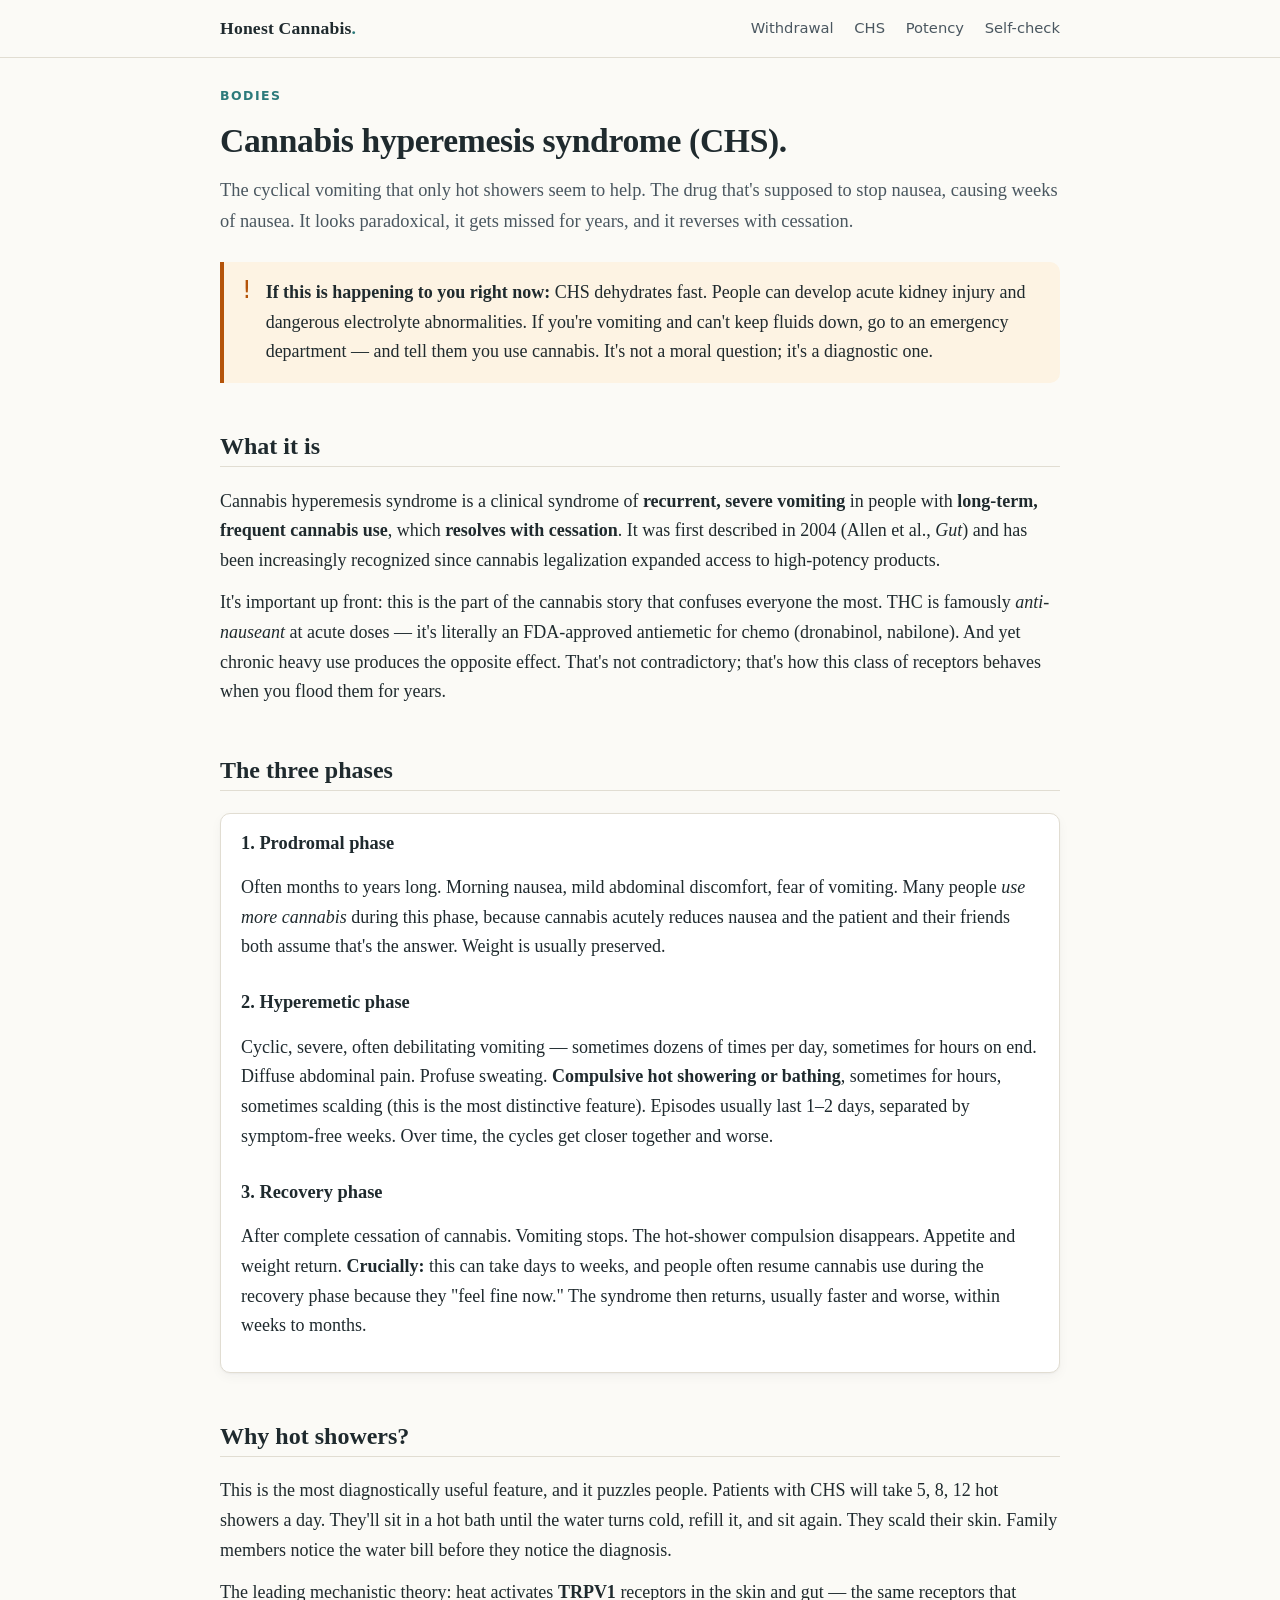
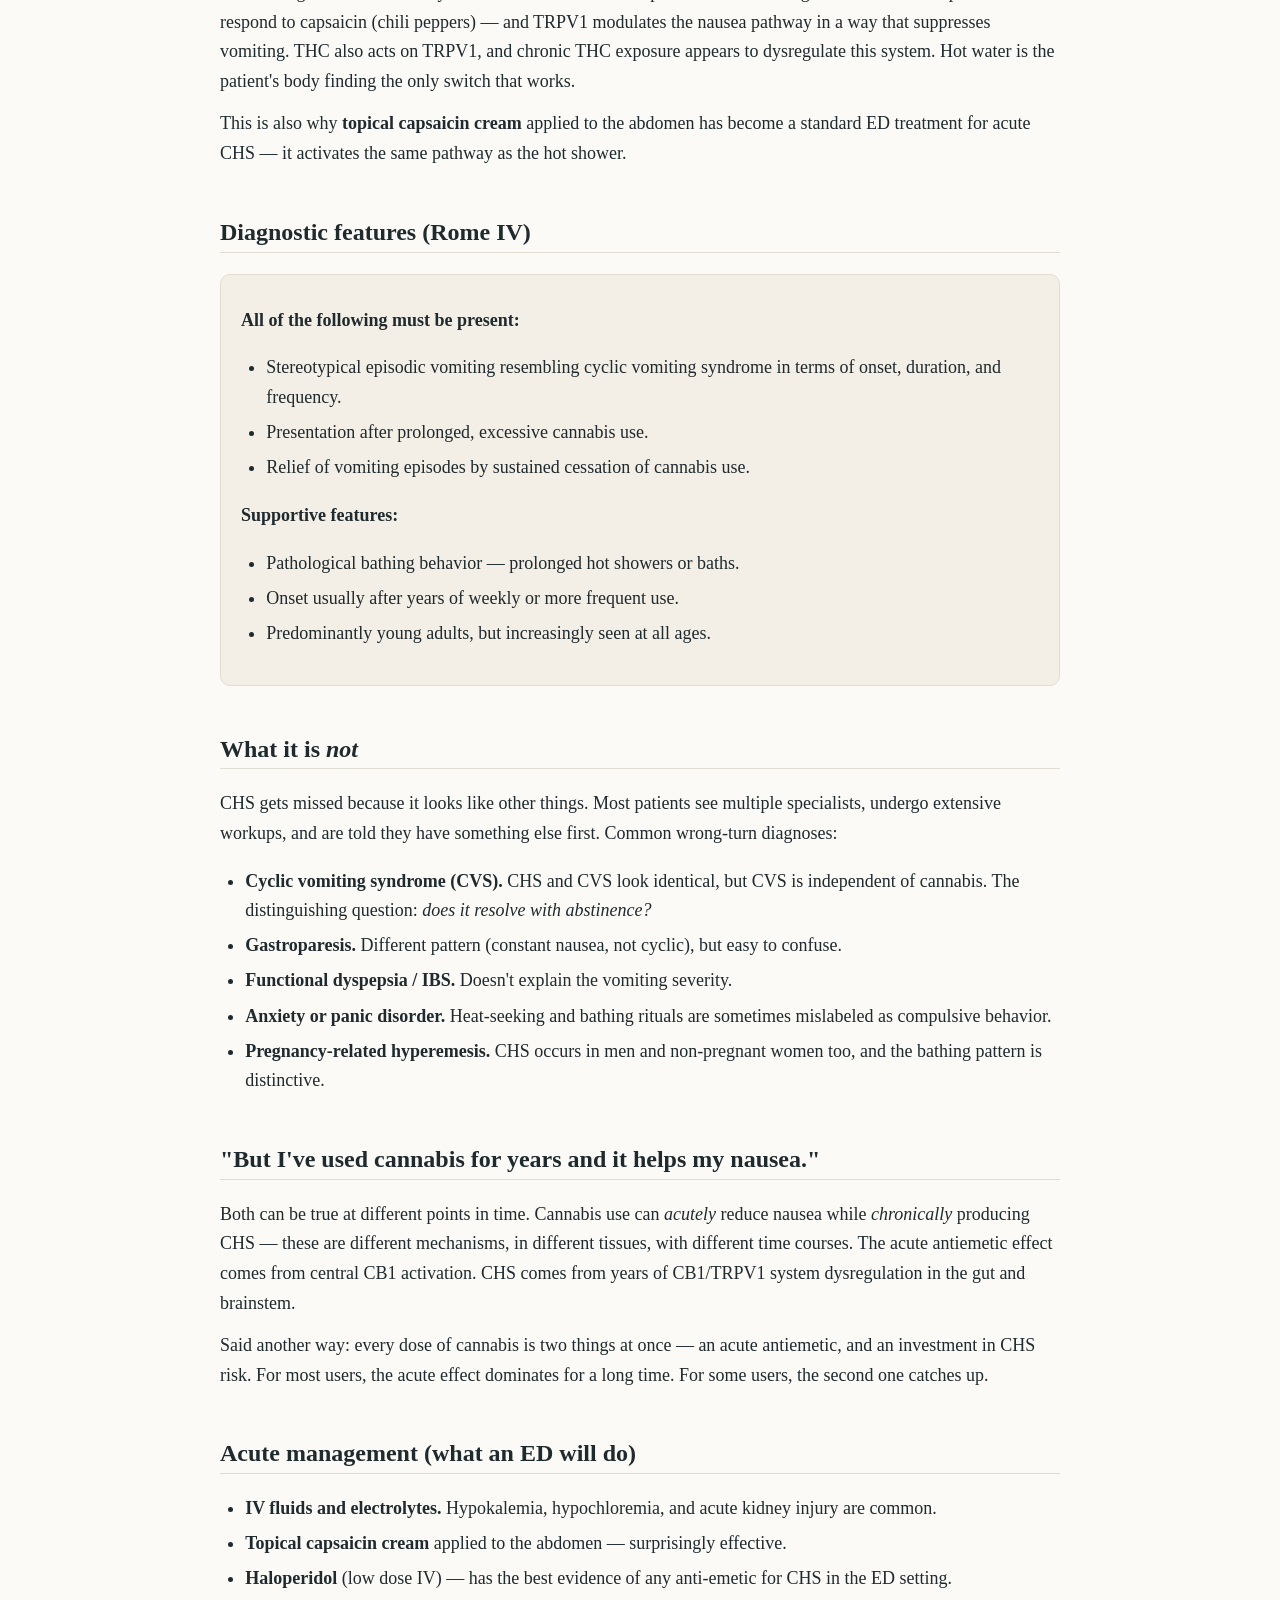
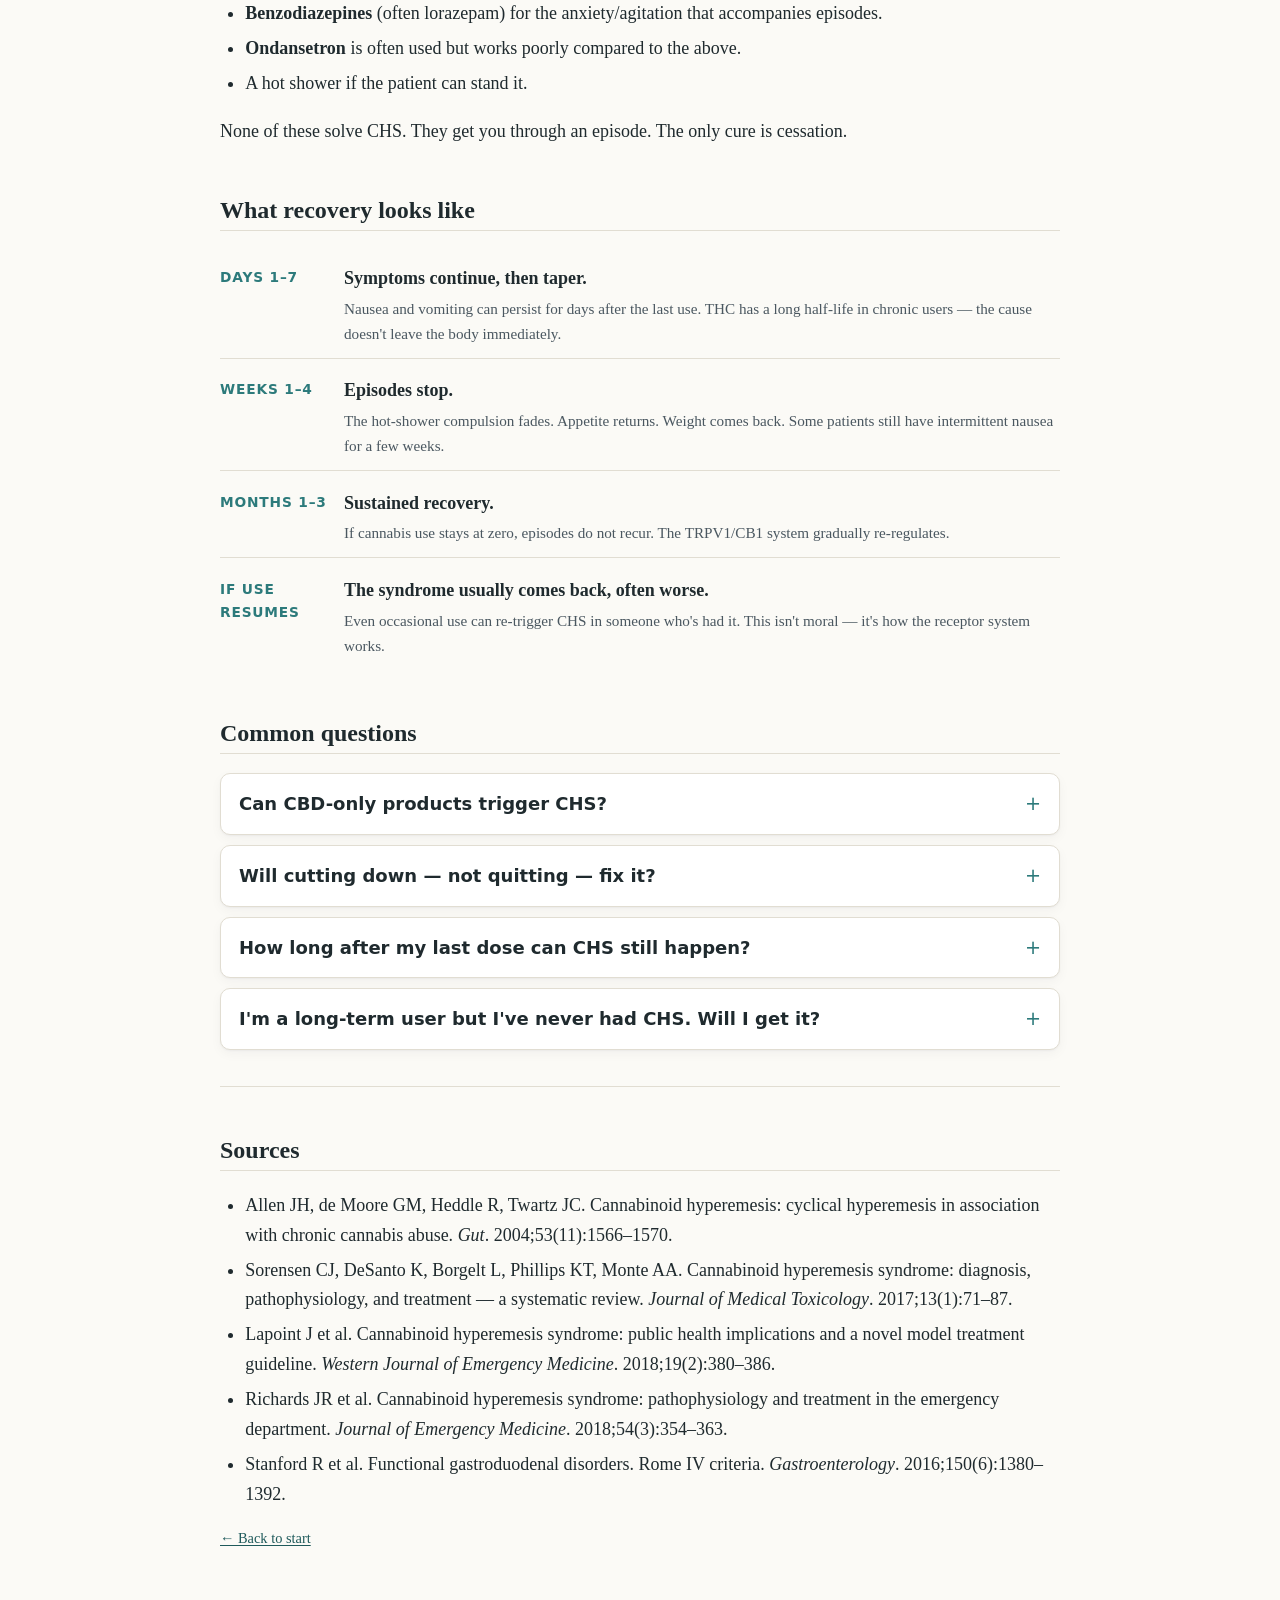
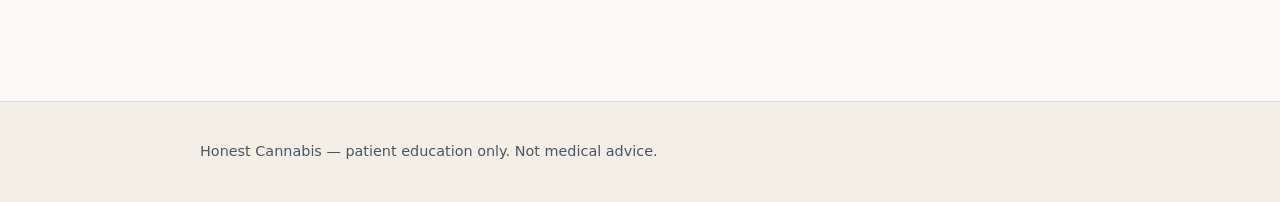
==== pages/chs.html @ 295364d4 "Build Honest Cannabis: judgment-free patient education site A static, evidence-based educational sit" ====
<!doctype html>
<html lang="en">
<head>
<meta charset="utf-8" />
<meta name="viewport" content="width=device-width, initial-scale=1" />
<title>Cannabis hyperemesis syndrome (CHS) — Honest Cannabis</title>
<meta name="description" content="Cannabis hyperemesis syndrome: cyclical vomiting, hot showers, and a counterintuitive cause. Diagnosis, course, and what to do." />
<link rel="stylesheet" href="../assets/style.css" />
</head>
<body>

<header class="site">
  <div class="wrap">
    <a href="../index.html" class="brand">Honest Cannabis<span class="dot">.</span></a>
    <nav>
      <a href="./withdrawal.html">Withdrawal</a>
      <a href="./chs.html">CHS</a>
      <a href="./potency.html">Potency</a>
      <a href="../tools/cudit-r.html">Self-check</a>
    </nav>
  </div>
</header>

<main>

<div class="eyebrow">Bodies</div>
<h1>Cannabis hyperemesis syndrome (CHS).</h1>
<p class="lede">
  The cyclical vomiting that only hot showers seem to help. The drug that's supposed to
  stop nausea, causing weeks of nausea. It looks paradoxical, it gets missed for years,
  and it reverses with cessation.
</p>

<div class="callout warn">
  <div class="icon">!</div>
  <div>
    <p><strong>If this is happening to you right now:</strong> CHS dehydrates fast. People can develop acute kidney injury and dangerous electrolyte abnormalities. If you're vomiting and can't keep fluids down, go to an emergency department — and tell them you use cannabis. It's not a moral question; it's a diagnostic one.</p>
  </div>
</div>

<h2>What it is</h2>

<p>Cannabis hyperemesis syndrome is a clinical syndrome of <strong>recurrent, severe
vomiting</strong> in people with <strong>long-term, frequent cannabis use</strong>, which
<strong>resolves with cessation</strong>. It was first described in 2004 (Allen et al.,
<em>Gut</em>) and has been increasingly recognized since cannabis legalization expanded
access to high-potency products.</p>

<p>It's important up front: this is the part of the cannabis story that confuses everyone the most.
THC is famously <em>anti-nauseant</em> at acute doses — it's literally an FDA-approved
antiemetic for chemo (dronabinol, nabilone). And yet chronic heavy use produces the
opposite effect. That's not contradictory; that's how this class of receptors behaves
when you flood them for years.</p>

<h2>The three phases</h2>

<div class="card">
  <h3>1. Prodromal phase</h3>
  <p>Often months to years long. Morning nausea, mild abdominal discomfort, fear of vomiting.
  Many people <em>use more cannabis</em> during this phase, because cannabis acutely reduces
  nausea and the patient and their friends both assume that's the answer. Weight is usually preserved.</p>

  <h3>2. Hyperemetic phase</h3>
  <p>Cyclic, severe, often debilitating vomiting — sometimes dozens of times per day, sometimes
  for hours on end. Diffuse abdominal pain. Profuse sweating. <strong>Compulsive hot showering or
  bathing</strong>, sometimes for hours, sometimes scalding (this is the most distinctive feature).
  Episodes usually last 1–2 days, separated by symptom-free weeks. Over time, the cycles get closer
  together and worse.</p>

  <h3>3. Recovery phase</h3>
  <p>After complete cessation of cannabis. Vomiting stops. The hot-shower compulsion disappears.
  Appetite and weight return. <strong>Crucially:</strong> this can take days to weeks, and people often
  resume cannabis use during the recovery phase because they "feel fine now." The syndrome
  then returns, usually faster and worse, within weeks to months.</p>
</div>

<h2>Why hot showers?</h2>

<p>This is the most diagnostically useful feature, and it puzzles people. Patients with CHS
will take 5, 8, 12 hot showers a day. They'll sit in a hot bath until the water turns cold,
refill it, and sit again. They scald their skin. Family members notice the water bill before
they notice the diagnosis.</p>

<p>The leading mechanistic theory: heat activates <strong>TRPV1</strong> receptors in the skin
and gut — the same receptors that respond to capsaicin (chili peppers) — and TRPV1 modulates
the nausea pathway in a way that suppresses vomiting. THC also acts on TRPV1, and chronic
THC exposure appears to dysregulate this system. Hot water is the patient's body finding
the only switch that works.</p>

<p>This is also why <strong>topical capsaicin cream</strong> applied to the abdomen has
become a standard ED treatment for acute CHS — it activates the same pathway as the hot shower.</p>

<h2>Diagnostic features (Rome IV)</h2>

<div class="card soft">
  <p><strong>All of the following must be present:</strong></p>
  <ul>
    <li>Stereotypical episodic vomiting resembling cyclic vomiting syndrome in terms of onset, duration, and frequency.</li>
    <li>Presentation after prolonged, excessive cannabis use.</li>
    <li>Relief of vomiting episodes by sustained cessation of cannabis use.</li>
  </ul>
  <p><strong>Supportive features:</strong></p>
  <ul>
    <li>Pathological bathing behavior — prolonged hot showers or baths.</li>
    <li>Onset usually after years of weekly or more frequent use.</li>
    <li>Predominantly young adults, but increasingly seen at all ages.</li>
  </ul>
</div>

<h2>What it is <em>not</em></h2>

<p>CHS gets missed because it looks like other things. Most patients see multiple
specialists, undergo extensive workups, and are told they have something else first.
Common wrong-turn diagnoses:</p>

<ul>
  <li><strong>Cyclic vomiting syndrome (CVS).</strong> CHS and CVS look identical, but CVS is independent of cannabis. The distinguishing question: <em>does it resolve with abstinence?</em></li>
  <li><strong>Gastroparesis.</strong> Different pattern (constant nausea, not cyclic), but easy to confuse.</li>
  <li><strong>Functional dyspepsia / IBS.</strong> Doesn't explain the vomiting severity.</li>
  <li><strong>Anxiety or panic disorder.</strong> Heat-seeking and bathing rituals are sometimes mislabeled as compulsive behavior.</li>
  <li><strong>Pregnancy-related hyperemesis.</strong> CHS occurs in men and non-pregnant women too, and the bathing pattern is distinctive.</li>
</ul>

<h2>"But I've used cannabis for years and it helps my nausea."</h2>

<p>Both can be true at different points in time. Cannabis use can <em>acutely</em> reduce
nausea while <em>chronically</em> producing CHS — these are different mechanisms, in
different tissues, with different time courses. The acute antiemetic effect comes from
central CB1 activation. CHS comes from years of CB1/TRPV1 system dysregulation in the
gut and brainstem.</p>

<p>Said another way: every dose of cannabis is two things at once — an acute antiemetic,
and an investment in CHS risk. For most users, the acute effect dominates for a long
time. For some users, the second one catches up.</p>

<h2>Acute management (what an ED will do)</h2>

<ul>
  <li><strong>IV fluids and electrolytes.</strong> Hypokalemia, hypochloremia, and acute kidney injury are common.</li>
  <li><strong>Topical capsaicin cream</strong> applied to the abdomen — surprisingly effective.</li>
  <li><strong>Haloperidol</strong> (low dose IV) — has the best evidence of any anti-emetic for CHS in the ED setting.</li>
  <li><strong>Benzodiazepines</strong> (often lorazepam) for the anxiety/agitation that accompanies episodes.</li>
  <li><strong>Ondansetron</strong> is often used but works poorly compared to the above.</li>
  <li>A hot shower if the patient can stand it.</li>
</ul>

<p>None of these solve CHS. They get you through an episode. The only cure is cessation.</p>

<h2>What recovery looks like</h2>

<ul class="timeline">
  <li>
    <span class="when">Days 1–7</span>
    <span class="what">
      <strong>Symptoms continue, then taper.</strong>
      <p>Nausea and vomiting can persist for days after the last use. THC has a long half-life in chronic users — the cause doesn't leave the body immediately.</p>
    </span>
  </li>
  <li>
    <span class="when">Weeks 1–4</span>
    <span class="what">
      <strong>Episodes stop.</strong>
      <p>The hot-shower compulsion fades. Appetite returns. Weight comes back. Some patients still have intermittent nausea for a few weeks.</p>
    </span>
  </li>
  <li>
    <span class="when">Months 1–3</span>
    <span class="what">
      <strong>Sustained recovery.</strong>
      <p>If cannabis use stays at zero, episodes do not recur. The TRPV1/CB1 system gradually re-regulates.</p>
    </span>
  </li>
  <li>
    <span class="when">If use resumes</span>
    <span class="what">
      <strong>The syndrome usually comes back, often worse.</strong>
      <p>Even occasional use can re-trigger CHS in someone who's had it. This isn't moral — it's how the receptor system works.</p>
    </span>
  </li>
</ul>

<h2>Common questions</h2>

<details class="faq"><summary>Can CBD-only products trigger CHS?</summary>
<div class="body"><p>No clear evidence that pure CBD triggers CHS. The syndrome has only been described with THC-containing products. CBD-isolate products are not part of the typical exposure history.</p></div>
</details>

<details class="faq"><summary>Will cutting down — not quitting — fix it?</summary>
<div class="body"><p>In most cases, no. The handful of case series that have looked at this find that reduction without full cessation does not reliably stop the syndrome, and most patients eventually escalate again. The cure is abstinence.</p></div>
</details>

<details class="faq"><summary>How long after my last dose can CHS still happen?</summary>
<div class="body"><p>Vomiting episodes have been reported up to a couple of weeks after stopping in chronic heavy users, then resolve. THC is highly lipophilic and stored in fat — it leaves the system slowly. This delayed clearance is one reason people misattribute their recovery to other factors.</p></div>
</details>

<details class="faq"><summary>I'm a long-term user but I've never had CHS. Will I get it?</summary>
<div class="body"><p>Most long-term users do not develop CHS. The risk factors aren't fully mapped — it appears to involve a combination of dose, duration, genetics, and possibly product type (concentrates seem overrepresented). The honest answer is: we don't know who gets it until they do.</p></div>
</details>

<hr />

<h2>Sources</h2>
<ul>
  <li>Allen JH, de Moore GM, Heddle R, Twartz JC. Cannabinoid hyperemesis: cyclical hyperemesis in association with chronic cannabis abuse. <em>Gut</em>. 2004;53(11):1566–1570.</li>
  <li>Sorensen CJ, DeSanto K, Borgelt L, Phillips KT, Monte AA. Cannabinoid hyperemesis syndrome: diagnosis, pathophysiology, and treatment — a systematic review. <em>Journal of Medical Toxicology</em>. 2017;13(1):71–87.</li>
  <li>Lapoint J et al. Cannabinoid hyperemesis syndrome: public health implications and a novel model treatment guideline. <em>Western Journal of Emergency Medicine</em>. 2018;19(2):380–386.</li>
  <li>Richards JR et al. Cannabinoid hyperemesis syndrome: pathophysiology and treatment in the emergency department. <em>Journal of Emergency Medicine</em>. 2018;54(3):354–363.</li>
  <li>Stanford R et al. Functional gastroduodenal disorders. Rome IV criteria. <em>Gastroenterology</em>. 2016;150(6):1380–1392.</li>
</ul>

<p class="muted"><a href="../index.html">← Back to start</a></p>

</main>

<footer class="site">
  <div class="wrap">
    <p>Honest Cannabis — patient education only. Not medical advice.</p>
  </div>
</footer>

</body>
</html>
---- assets/style.css ----
/* Honest Cannabis — judgment-free patient education */

:root {
  --bg: #fbfaf6;
  --bg-soft: #f3efe6;
  --ink: #1f2a2e;
  --ink-soft: #4a5760;
  --muted: #7c8a92;
  --accent: #2c7a7b;
  --accent-soft: #e3f1ef;
  --accent-deep: #1f5a5b;
  --warn: #b45309;
  --warn-soft: #fdf3e3;
  --danger: #9b2c2c;
  --danger-soft: #fbe9e7;
  --ok: #2f855a;
  --ok-soft: #e6f1ea;
  --line: #e1ddd2;
  --card: #ffffff;
  --shadow: 0 1px 2px rgba(20, 30, 40, 0.04), 0 4px 12px rgba(20, 30, 40, 0.04);
  --radius: 10px;
  --max: 880px;
}

* { box-sizing: border-box; }

html { scroll-behavior: smooth; }

body {
  margin: 0;
  font-family: ui-serif, Georgia, "Iowan Old Style", "Apple Garamond", "Times New Roman", serif;
  font-size: 18px;
  line-height: 1.65;
  color: var(--ink);
  background: var(--bg);
  -webkit-font-smoothing: antialiased;
}

header.site {
  border-bottom: 1px solid var(--line);
  background: var(--bg);
  position: sticky;
  top: 0;
  z-index: 10;
  backdrop-filter: blur(6px);
}

header.site .wrap {
  max-width: var(--max);
  margin: 0 auto;
  padding: 14px 20px;
  display: flex;
  align-items: center;
  justify-content: space-between;
  gap: 16px;
  flex-wrap: wrap;
}

header.site a.brand {
  font-family: ui-serif, Georgia, serif;
  font-weight: 600;
  font-size: 1.1rem;
  letter-spacing: 0.2px;
  color: var(--ink);
  text-decoration: none;
}

header.site a.brand .dot { color: var(--accent); }

header.site nav {
  font-family: ui-sans-serif, system-ui, -apple-system, "Helvetica Neue", Arial, sans-serif;
  font-size: 0.92rem;
}

header.site nav a {
  color: var(--ink-soft);
  text-decoration: none;
  margin-left: 16px;
}

header.site nav a:hover { color: var(--accent); }

main {
  max-width: var(--max);
  margin: 0 auto;
  padding: 28px 20px 80px;
}

h1, h2, h3 {
  font-family: ui-serif, Georgia, serif;
  line-height: 1.25;
  color: var(--ink);
}

h1 {
  font-size: 2.1rem;
  margin: 0.4em 0 0.4em;
  letter-spacing: -0.01em;
}

h2 {
  font-size: 1.5rem;
  margin-top: 2em;
  border-bottom: 1px solid var(--line);
  padding-bottom: 0.2em;
}

h3 {
  font-size: 1.15rem;
  margin-top: 1.6em;
}

p { margin: 0.7em 0; }

a {
  color: var(--accent-deep);
  text-decoration: underline;
  text-underline-offset: 2px;
  text-decoration-thickness: 1px;
}

a:hover { color: var(--accent); }

ul, ol { padding-left: 1.4em; }
li { margin: 0.3em 0; }

blockquote {
  border-left: 3px solid var(--accent);
  background: var(--accent-soft);
  margin: 1.2em 0;
  padding: 0.6em 1em;
  color: var(--ink);
  border-radius: 0 var(--radius) var(--radius) 0;
}

blockquote p { margin: 0.3em 0; }

code {
  font-family: ui-monospace, "SF Mono", Menlo, Consolas, monospace;
  font-size: 0.92em;
  background: var(--bg-soft);
  padding: 0.1em 0.3em;
  border-radius: 4px;
}

.lede {
  font-size: 1.15rem;
  color: var(--ink-soft);
  margin-bottom: 1.4em;
}

.eyebrow {
  font-family: ui-sans-serif, system-ui, sans-serif;
  text-transform: uppercase;
  letter-spacing: 0.12em;
  font-size: 0.78rem;
  color: var(--accent);
  font-weight: 600;
  margin-bottom: 0.4em;
}

.card {
  background: var(--card);
  border: 1px solid var(--line);
  border-radius: var(--radius);
  padding: 18px 20px;
  box-shadow: var(--shadow);
  margin: 1.2em 0;
}

.card.soft {
  background: var(--bg-soft);
  box-shadow: none;
}

.card.accent {
  background: var(--accent-soft);
  border-color: #c8e2dd;
}

.card.warn {
  background: var(--warn-soft);
  border-color: #f2d8a8;
}

.card.danger {
  background: var(--danger-soft);
  border-color: #f1c6c2;
}

.card.ok {
  background: var(--ok-soft);
  border-color: #bcd9c5;
}

.card h2:first-child,
.card h3:first-child {
  margin-top: 0;
  border: none;
  padding: 0;
}

.grid {
  display: grid;
  gap: 14px;
  grid-template-columns: repeat(auto-fit, minmax(220px, 1fr));
}

.tile {
  display: block;
  background: var(--card);
  border: 1px solid var(--line);
  border-radius: var(--radius);
  padding: 16px 18px;
  text-decoration: none;
  color: var(--ink);
  transition: transform 0.12s ease, border-color 0.12s ease, box-shadow 0.12s ease;
  box-shadow: var(--shadow);
}

.tile:hover {
  transform: translateY(-2px);
  border-color: var(--accent);
  color: var(--ink);
}

.tile .topic {
  font-family: ui-sans-serif, system-ui, sans-serif;
  font-size: 0.72rem;
  text-transform: uppercase;
  letter-spacing: 0.1em;
  color: var(--accent);
  font-weight: 600;
}

.tile h3 {
  margin: 6px 0 4px;
  font-size: 1.05rem;
}

.tile p {
  margin: 0;
  font-size: 0.92rem;
  color: var(--ink-soft);
  line-height: 1.45;
}

table {
  width: 100%;
  border-collapse: collapse;
  margin: 1em 0;
  font-size: 0.96rem;
}

table th, table td {
  border-bottom: 1px solid var(--line);
  padding: 8px 10px;
  text-align: left;
  vertical-align: top;
}

table th {
  background: var(--bg-soft);
  font-family: ui-sans-serif, system-ui, sans-serif;
  font-weight: 600;
}

.tag {
  display: inline-block;
  font-family: ui-sans-serif, system-ui, sans-serif;
  font-size: 0.72rem;
  letter-spacing: 0.06em;
  text-transform: uppercase;
  padding: 2px 8px;
  border-radius: 999px;
  background: var(--bg-soft);
  color: var(--ink-soft);
  border: 1px solid var(--line);
  margin-right: 4px;
}

.tag.ok { background: var(--ok-soft); color: #225c41; border-color: #bcd9c5; }
.tag.warn { background: var(--warn-soft); color: #8a4109; border-color: #f2d8a8; }
.tag.danger { background: var(--danger-soft); color: #7a1f1f; border-color: #f1c6c2; }
.tag.accent { background: var(--accent-soft); color: var(--accent-deep); border-color: #c8e2dd; }

.callout {
  display: flex;
  gap: 14px;
  align-items: flex-start;
  padding: 16px 18px;
  background: var(--accent-soft);
  border-left: 4px solid var(--accent);
  border-radius: 0 var(--radius) var(--radius) 0;
  margin: 1.2em 0;
}

.callout .icon {
  font-family: ui-sans-serif, system-ui, sans-serif;
  font-size: 1.5rem;
  line-height: 1;
  color: var(--accent);
}

.callout p { margin: 0; }
.callout p + p { margin-top: 0.4em; }

.callout.warn { background: var(--warn-soft); border-color: var(--warn); }
.callout.warn .icon { color: var(--warn); }
.callout.danger { background: var(--danger-soft); border-color: var(--danger); }
.callout.danger .icon { color: var(--danger); }

/* Forms / tools */

.tool-form {
  font-family: ui-sans-serif, system-ui, -apple-system, sans-serif;
  font-size: 0.98rem;
}

.q {
  background: var(--card);
  border: 1px solid var(--line);
  border-radius: var(--radius);
  padding: 14px 18px;
  margin: 12px 0;
  box-shadow: var(--shadow);
}

.q .qtext {
  font-weight: 600;
  margin-bottom: 8px;
  color: var(--ink);
}

.q label {
  display: flex;
  align-items: flex-start;
  gap: 10px;
  padding: 6px 4px;
  cursor: pointer;
  border-radius: 6px;
}

.q label:hover { background: var(--bg-soft); }

.q input[type="radio"],
.q input[type="checkbox"] {
  margin-top: 4px;
  accent-color: var(--accent);
}

.q .opt-text { flex: 1; }

button.btn {
  font-family: ui-sans-serif, system-ui, sans-serif;
  font-size: 1rem;
  font-weight: 600;
  background: var(--accent);
  color: white;
  border: none;
  padding: 12px 22px;
  border-radius: 8px;
  cursor: pointer;
  transition: background 0.12s;
}

button.btn:hover { background: var(--accent-deep); }

button.btn.secondary {
  background: transparent;
  color: var(--accent-deep);
  border: 1px solid var(--accent);
}

button.btn.secondary:hover { background: var(--accent-soft); }

.result {
  margin-top: 24px;
  padding: 20px;
  border-radius: var(--radius);
  display: none;
}

.result.show { display: block; }

.result .score {
  font-family: ui-serif, Georgia, serif;
  font-size: 2.5rem;
  font-weight: 700;
  color: var(--accent-deep);
  line-height: 1;
  margin-bottom: 8px;
}

.result h3 {
  margin-top: 0;
}

input[type="number"],
input[type="text"],
select {
  font-family: ui-sans-serif, system-ui, sans-serif;
  font-size: 1rem;
  padding: 8px 12px;
  border: 1px solid var(--line);
  border-radius: 8px;
  background: white;
  color: var(--ink);
  width: 100%;
  max-width: 220px;
}

input:focus, select:focus {
  outline: 2px solid var(--accent-soft);
  border-color: var(--accent);
}

.field {
  margin: 12px 0;
}

.field label {
  display: block;
  font-family: ui-sans-serif, system-ui, sans-serif;
  font-size: 0.92rem;
  font-weight: 600;
  margin-bottom: 4px;
  color: var(--ink-soft);
}

.row {
  display: grid;
  grid-template-columns: repeat(auto-fit, minmax(180px, 1fr));
  gap: 14px;
}

footer.site {
  border-top: 1px solid var(--line);
  background: var(--bg-soft);
  margin-top: 60px;
  padding: 28px 20px;
  font-family: ui-sans-serif, system-ui, sans-serif;
  font-size: 0.9rem;
  color: var(--ink-soft);
}

footer.site .wrap {
  max-width: var(--max);
  margin: 0 auto;
}

footer.site a { color: var(--accent-deep); }

.toc {
  font-family: ui-sans-serif, system-ui, sans-serif;
  font-size: 0.95rem;
  background: var(--bg-soft);
  border: 1px solid var(--line);
  border-radius: var(--radius);
  padding: 14px 18px;
  margin: 1.2em 0;
}

.toc ol { margin: 0.3em 0; padding-left: 1.4em; }
.toc li { margin: 0.2em 0; }
.toc strong {
  display: block;
  margin-bottom: 0.4em;
  letter-spacing: 0.06em;
  text-transform: uppercase;
  font-size: 0.78rem;
  color: var(--accent);
}

hr {
  border: none;
  border-top: 1px solid var(--line);
  margin: 2em 0;
}

.figure {
  background: var(--bg-soft);
  border-radius: var(--radius);
  padding: 16px 18px;
  margin: 1.2em 0;
  font-family: ui-sans-serif, system-ui, sans-serif;
  font-size: 0.94rem;
}

.bar {
  display: flex;
  align-items: center;
  gap: 10px;
  margin: 6px 0;
}

.bar .label { width: 110px; color: var(--ink-soft); font-size: 0.88rem; }
.bar .track { flex: 1; background: white; border: 1px solid var(--line); border-radius: 4px; height: 18px; overflow: hidden; }
.bar .fill { background: var(--accent); height: 100%; }
.bar .fill.warn { background: var(--warn); }
.bar .fill.danger { background: var(--danger); }
.bar .value { width: 56px; text-align: right; font-variant-numeric: tabular-nums; color: var(--ink); font-weight: 600; }

.hero {
  padding: 40px 0 20px;
}

.hero h1 {
  font-size: 2.6rem;
  margin-bottom: 0.3em;
}

.hero .lede {
  font-size: 1.2rem;
  max-width: 660px;
}

details.faq {
  border: 1px solid var(--line);
  border-radius: var(--radius);
  background: var(--card);
  margin: 10px 0;
  padding: 0;
  box-shadow: var(--shadow);
}

details.faq summary {
  cursor: pointer;
  padding: 14px 18px;
  font-weight: 600;
  font-family: ui-sans-serif, system-ui, sans-serif;
  list-style: none;
  display: flex;
  justify-content: space-between;
  align-items: center;
  color: var(--ink);
}

details.faq summary::-webkit-details-marker { display: none; }

details.faq summary::after {
  content: "+";
  color: var(--accent);
  font-size: 1.2rem;
  font-weight: 400;
  margin-left: 12px;
}

details.faq[open] summary::after { content: "−"; }

details.faq .body {
  padding: 0 18px 16px;
  color: var(--ink-soft);
}

.timeline {
  list-style: none;
  padding-left: 0;
  margin: 1.2em 0;
}

.timeline li {
  display: flex;
  gap: 14px;
  padding: 12px 0;
  border-bottom: 1px solid var(--line);
}

.timeline li:last-child { border-bottom: none; }

.timeline .when {
  flex: 0 0 110px;
  font-family: ui-sans-serif, system-ui, sans-serif;
  font-size: 0.86rem;
  font-weight: 600;
  color: var(--accent);
  text-transform: uppercase;
  letter-spacing: 0.06em;
  padding-top: 2px;
}

.timeline .what { flex: 1; }
.timeline .what strong { display: block; margin-bottom: 2px; }
.timeline .what p { margin: 0; font-size: 0.95rem; color: var(--ink-soft); }

.muted { color: var(--muted); font-size: 0.9rem; }

@media (max-width: 600px) {
  body { font-size: 17px; }
  h1 { font-size: 1.7rem; }
  .hero h1 { font-size: 2rem; }
  header.site nav a { margin-left: 10px; font-size: 0.85rem; }
  header.site .wrap { padding: 12px 16px; }
  main { padding: 22px 16px 60px; }
  .timeline .when { flex: 0 0 90px; }
}

@media print {
  header.site, footer.site, .tile, .callout, button { display: none; }
  body { background: white; color: black; }
  a { color: black; text-decoration: underline; }
}
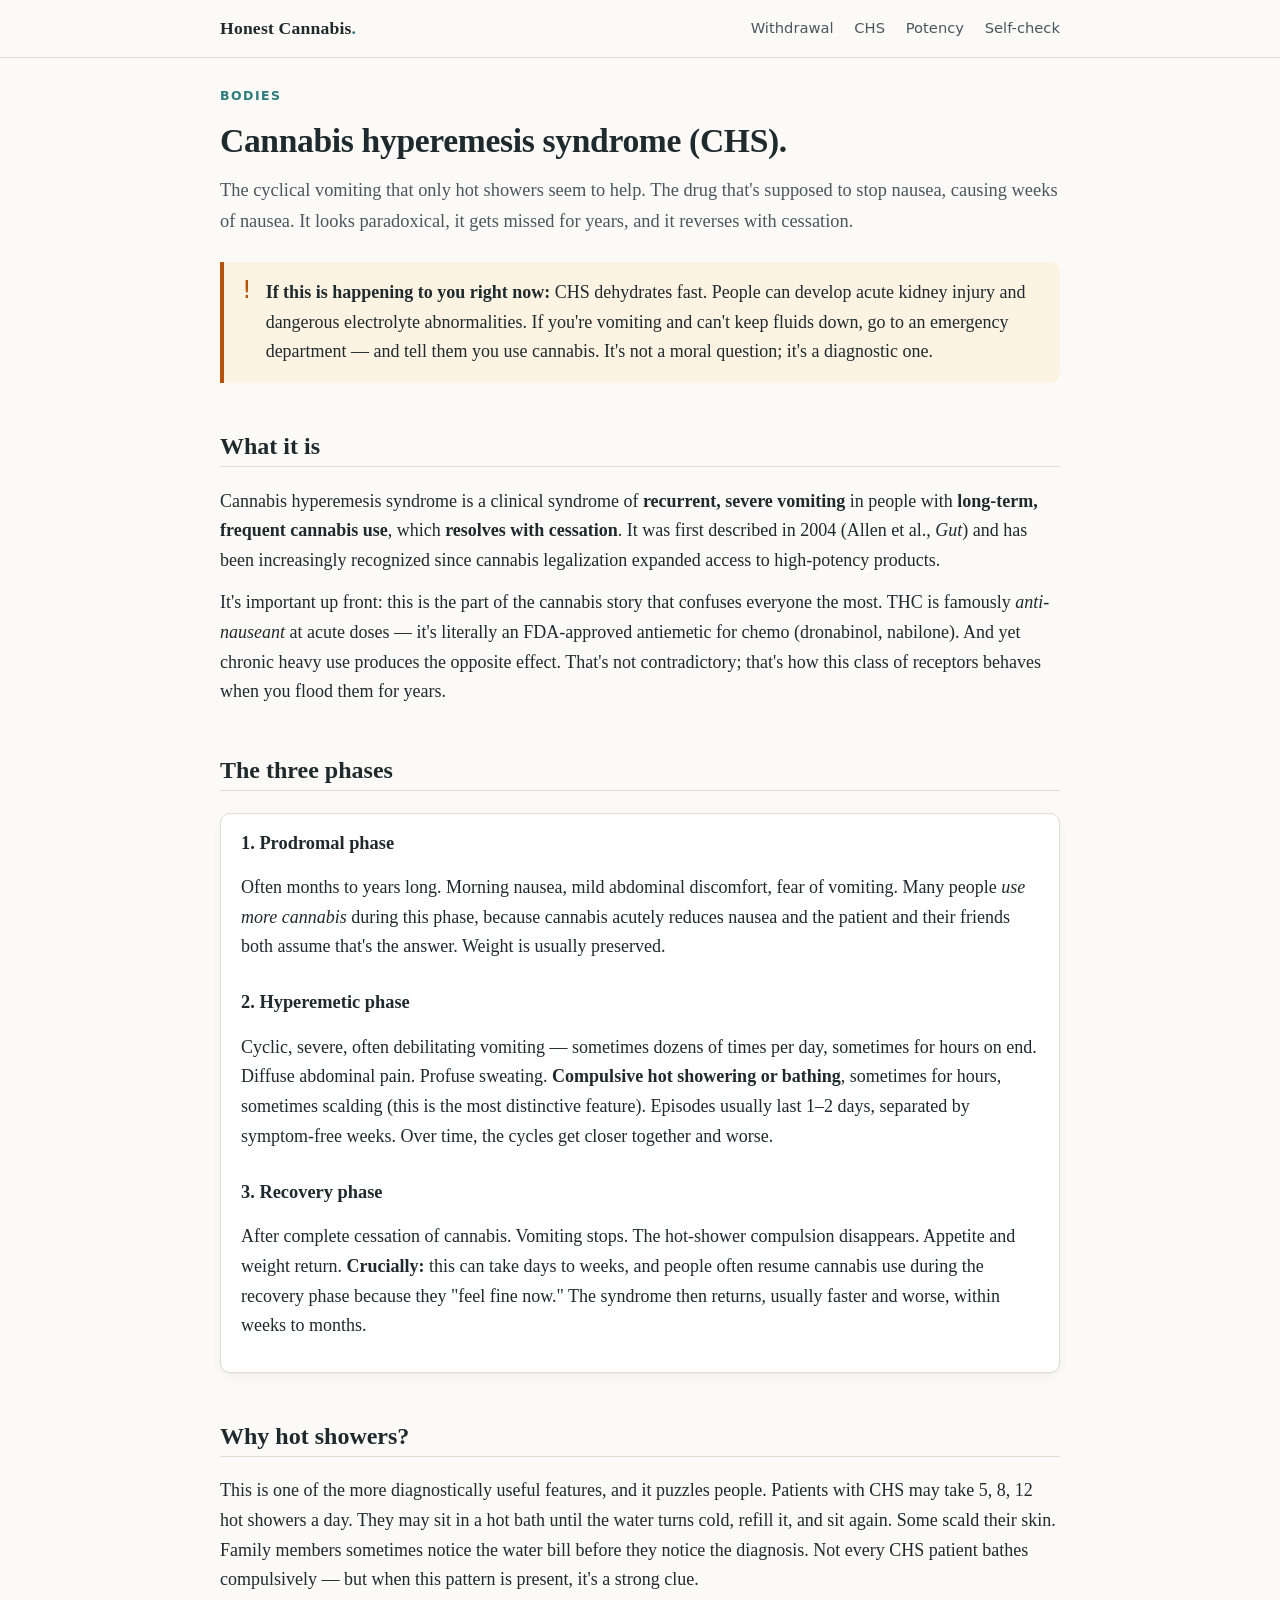
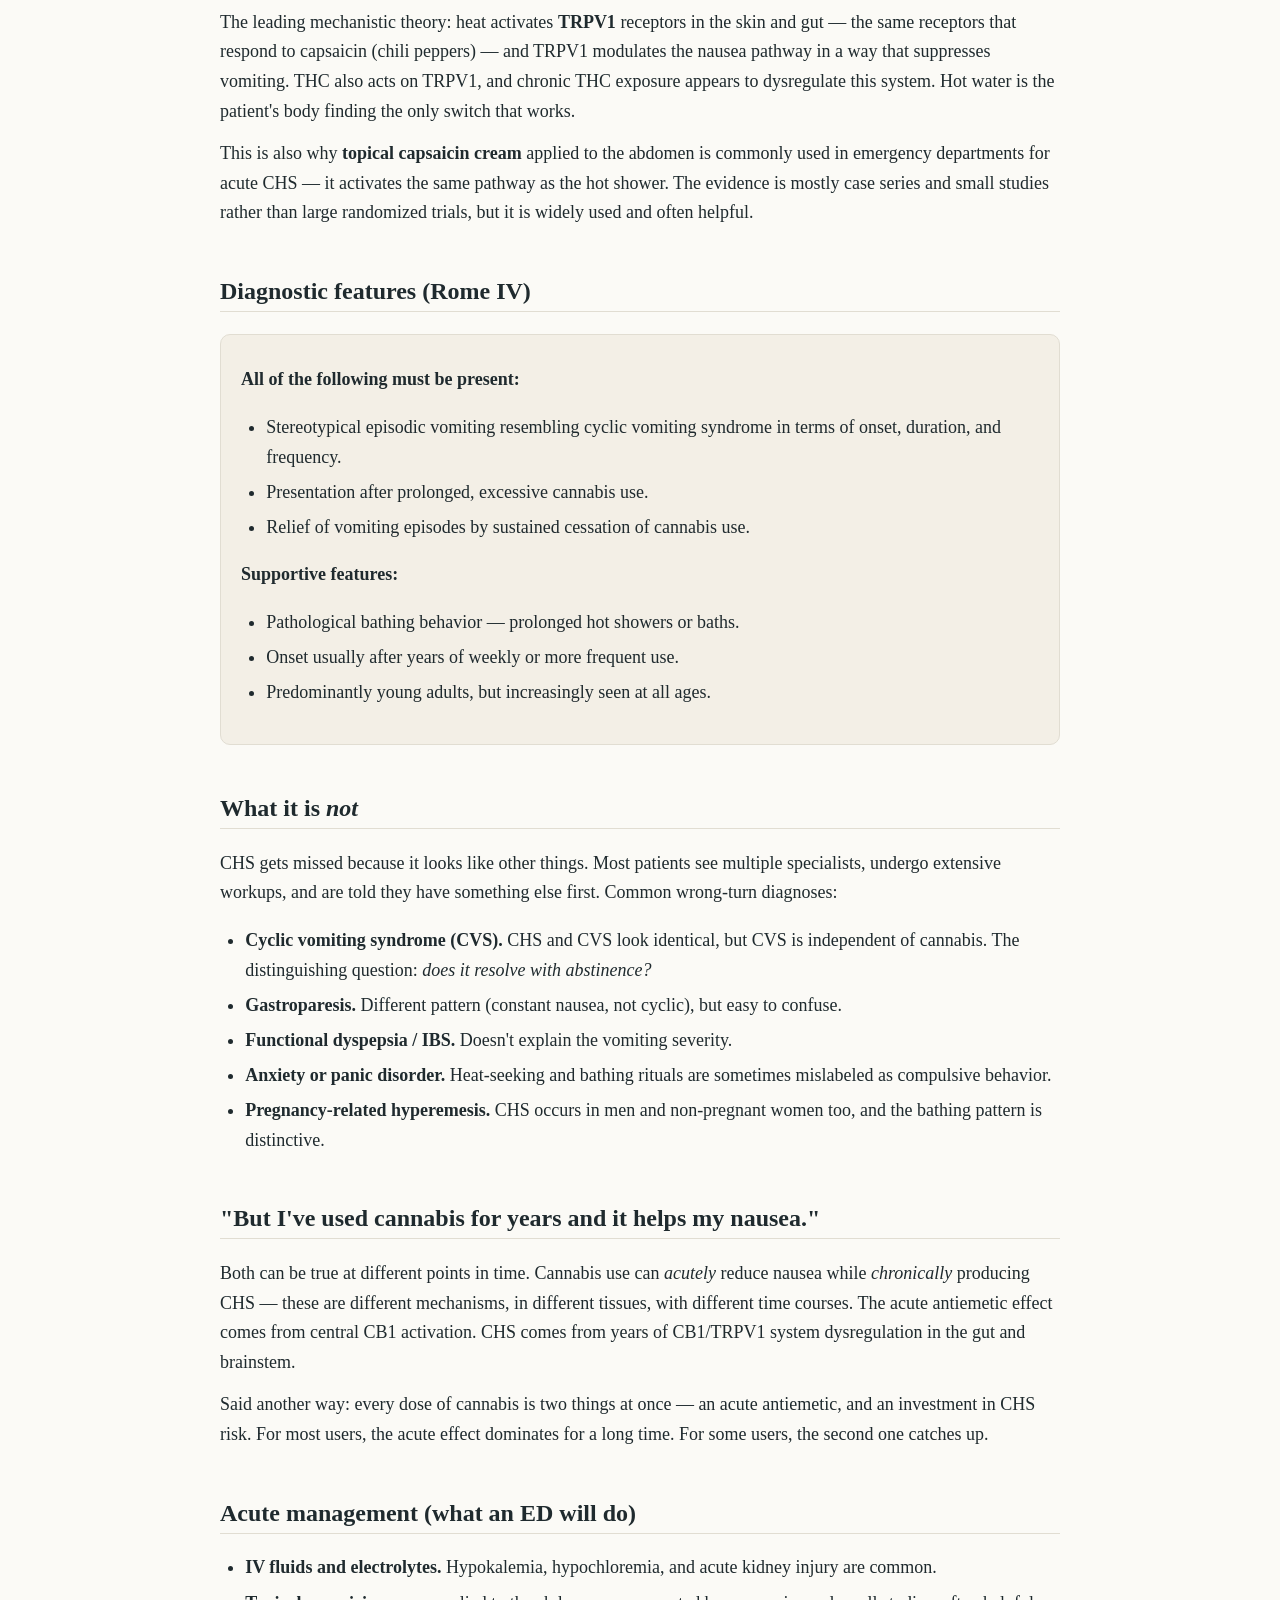
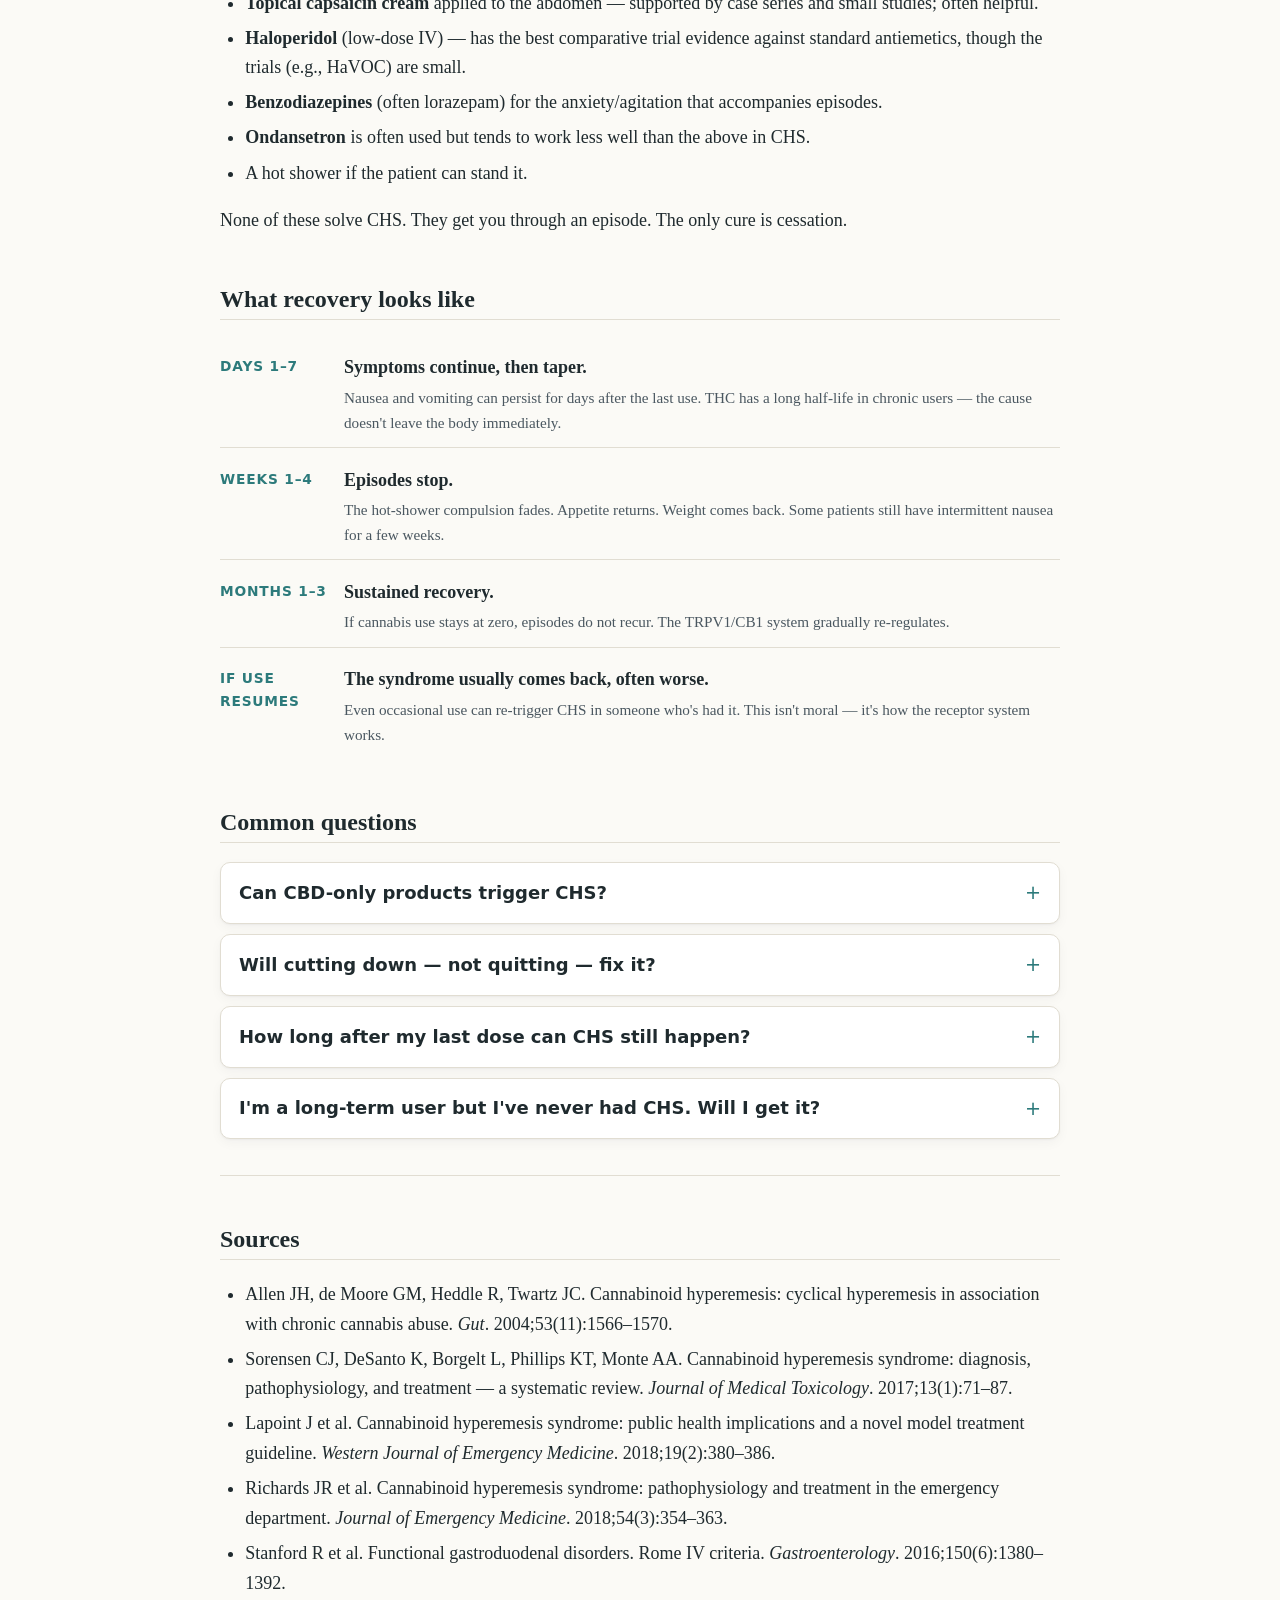
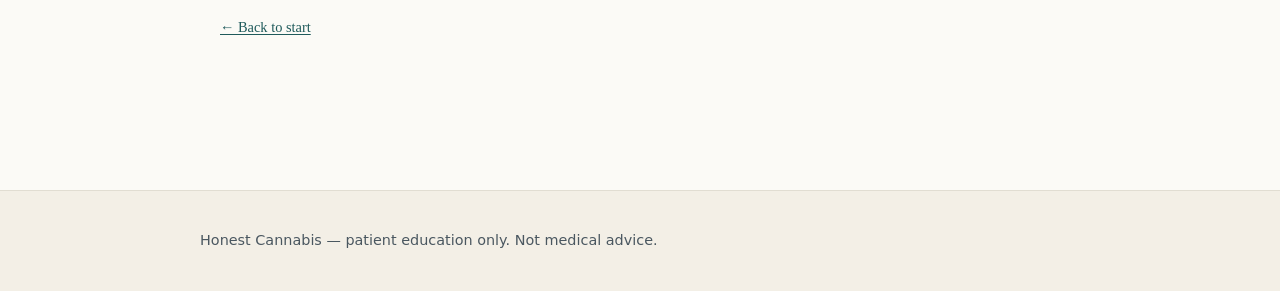
==== commit fdceef56: "Address review: soften over-certain claims, rebuild withdrawal tool Reviewer flagged the site as dir" ====
--- a/pages/chs.html
+++ b/pages/chs.html
@@ -76,10 +76,11 @@
 
 <h2>Why hot showers?</h2>
 
-<p>This is the most diagnostically useful feature, and it puzzles people. Patients with CHS
-will take 5, 8, 12 hot showers a day. They'll sit in a hot bath until the water turns cold,
-refill it, and sit again. They scald their skin. Family members notice the water bill before
-they notice the diagnosis.</p>
+<p>This is one of the more diagnostically useful features, and it puzzles people. Patients
+with CHS may take 5, 8, 12 hot showers a day. They may sit in a hot bath until the water
+turns cold, refill it, and sit again. Some scald their skin. Family members sometimes
+notice the water bill before they notice the diagnosis. Not every CHS patient bathes
+compulsively — but when this pattern is present, it's a strong clue.</p>
 
 <p>The leading mechanistic theory: heat activates <strong>TRPV1</strong> receptors in the skin
 and gut — the same receptors that respond to capsaicin (chili peppers) — and TRPV1 modulates
@@ -87,8 +88,10 @@
 THC exposure appears to dysregulate this system. Hot water is the patient's body finding
 the only switch that works.</p>
 
-<p>This is also why <strong>topical capsaicin cream</strong> applied to the abdomen has
-become a standard ED treatment for acute CHS — it activates the same pathway as the hot shower.</p>
+<p>This is also why <strong>topical capsaicin cream</strong> applied to the abdomen is
+commonly used in emergency departments for acute CHS — it activates the same pathway as the
+hot shower. The evidence is mostly case series and small studies rather than large
+randomized trials, but it is widely used and often helpful.</p>
 
 <h2>Diagnostic features (Rome IV)</h2>
 
@@ -137,10 +140,10 @@
 
 <ul>
   <li><strong>IV fluids and electrolytes.</strong> Hypokalemia, hypochloremia, and acute kidney injury are common.</li>
-  <li><strong>Topical capsaicin cream</strong> applied to the abdomen — surprisingly effective.</li>
-  <li><strong>Haloperidol</strong> (low dose IV) — has the best evidence of any anti-emetic for CHS in the ED setting.</li>
+  <li><strong>Topical capsaicin cream</strong> applied to the abdomen — supported by case series and small studies; often helpful.</li>
+  <li><strong>Haloperidol</strong> (low-dose IV) — has the best comparative trial evidence against standard antiemetics, though the trials (e.g., HaVOC) are small.</li>
   <li><strong>Benzodiazepines</strong> (often lorazepam) for the anxiety/agitation that accompanies episodes.</li>
-  <li><strong>Ondansetron</strong> is often used but works poorly compared to the above.</li>
+  <li><strong>Ondansetron</strong> is often used but tends to work less well than the above in CHS.</li>
   <li>A hot shower if the patient can stand it.</li>
 </ul>
 
@@ -182,7 +185,7 @@
 <h2>Common questions</h2>
 
 <details class="faq"><summary>Can CBD-only products trigger CHS?</summary>
-<div class="body"><p>No clear evidence that pure CBD triggers CHS. The syndrome has only been described with THC-containing products. CBD-isolate products are not part of the typical exposure history.</p></div>
+<div class="body"><p>CHS is classically associated with chronic THC exposure; true CBD-isolate has not been clearly established as a cause. Worth noting: many commercial "CBD" products contain measurable THC — sometimes well above the label claim — so exposure history matters more than the product name. If symptoms suggest CHS and you've been using a "CBD" product daily, third-party lab testing of the product is reasonable.</p></div>
 </details>
 
 <details class="faq"><summary>Will cutting down — not quitting — fix it?</summary>
